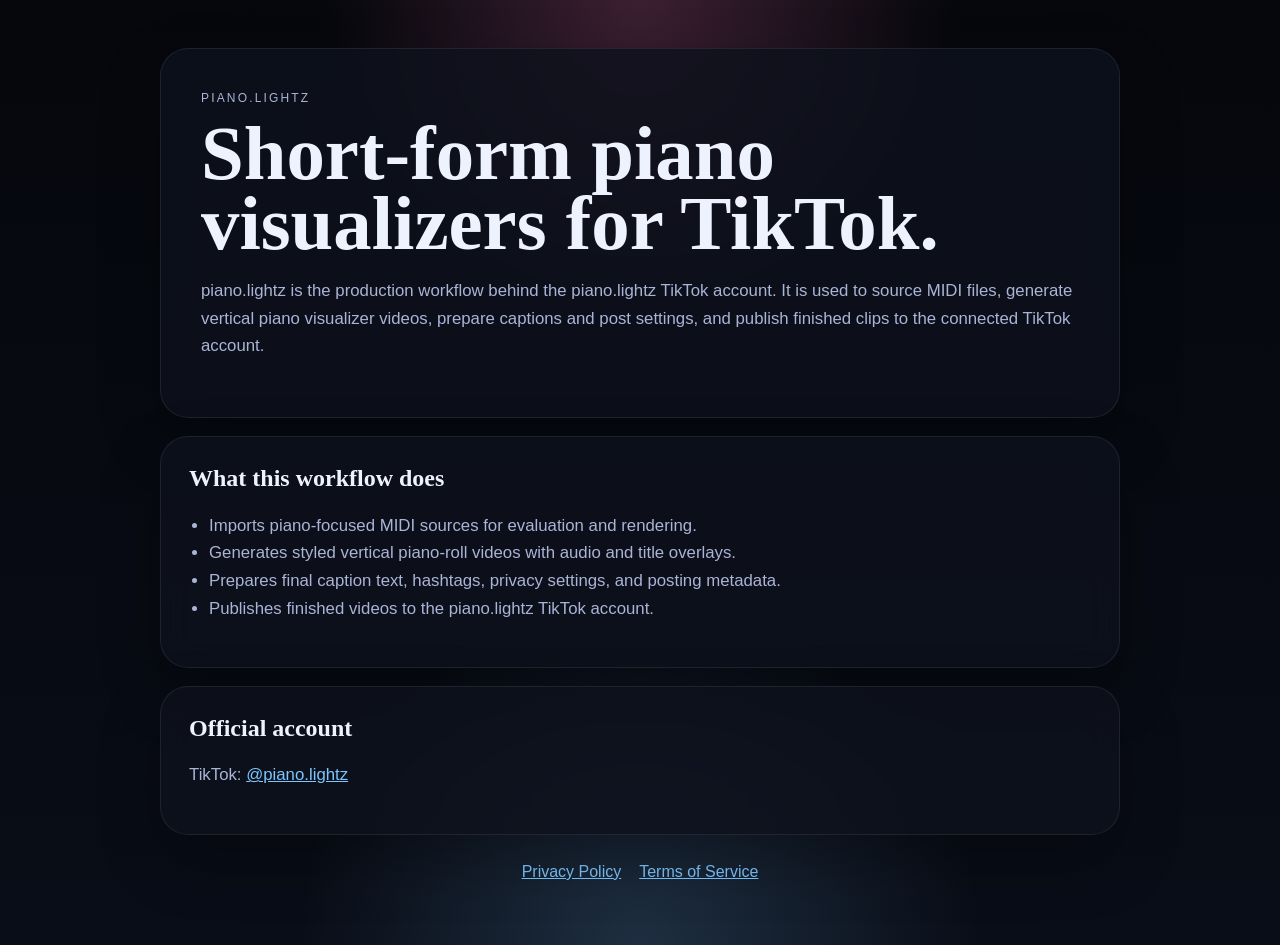
==== index.html @ b3b4c886 "Initial commit" ====
<!doctype html>
<html lang="en">
  <head>
    <meta charset="utf-8" />
    <meta name="viewport" content="width=device-width, initial-scale=1" />
    <title>piano.lightz</title>
    <meta
      name="description"
      content="piano.lightz is the production workflow behind the piano.lightz TikTok account."
    />
    <link rel="stylesheet" href="./styles.css" />
  </head>
  <body>
    <main class="shell">
      <section class="hero">
        <p class="eyebrow">piano.lightz</p>
        <h1>Short-form piano visualizers for TikTok.</h1>
        <p class="lede">
          piano.lightz is the production workflow behind the piano.lightz TikTok account. It is used to source MIDI
          files, generate vertical piano visualizer videos, prepare captions and post settings, and publish finished
          clips to the connected TikTok account.
        </p>
      </section>

      <section class="card">
        <h2>What this workflow does</h2>
        <ul>
          <li>Imports piano-focused MIDI sources for evaluation and rendering.</li>
          <li>Generates styled vertical piano-roll videos with audio and title overlays.</li>
          <li>Prepares final caption text, hashtags, privacy settings, and posting metadata.</li>
          <li>Publishes finished videos to the piano.lightz TikTok account.</li>
        </ul>
      </section>

      <section class="card">
        <h2>Official account</h2>
        <p>
          TikTok:
          <a href="https://www.tiktok.com/@piano.lightz?lang=en" rel="noreferrer" target="_blank">@piano.lightz</a>
        </p>
      </section>

      <footer class="footer">
        <a href="./privacy.html">Privacy Policy</a>
        <a href="./terms.html">Terms of Service</a>
      </footer>
    </main>
  </body>
</html>
---- styles.css ----
:root {
  --bg: #05070c;
  --panel: rgba(14, 18, 29, 0.82);
  --line: rgba(255, 255, 255, 0.08);
  --ink: #eef2ff;
  --muted: #aab4d6;
  --accent: #ff75b5;
  --accent-2: #7dc6ff;
  --sans: "Avenir Next", "Segoe UI", sans-serif;
  --serif: "Iowan Old Style", "Palatino Linotype", serif;
}

* {
  box-sizing: border-box;
}

html {
  background:
    radial-gradient(circle at top, rgba(255, 117, 181, 0.22), transparent 28%),
    radial-gradient(circle at bottom, rgba(125, 198, 255, 0.18), transparent 30%),
    linear-gradient(180deg, #05070c 0%, #090d17 100%);
}

body {
  margin: 0;
  color: var(--ink);
  font-family: var(--sans);
}

a {
  color: var(--accent-2);
}

.shell {
  width: min(960px, calc(100vw - 32px));
  margin: 0 auto;
  padding: 48px 0 64px;
}

.shell.narrow {
  width: min(760px, calc(100vw - 32px));
}

.hero,
.card {
  border: 1px solid var(--line);
  background: var(--panel);
  backdrop-filter: blur(16px);
  border-radius: 28px;
  box-shadow: 0 24px 60px rgba(0, 0, 0, 0.28);
}

.hero {
  padding: 40px;
  margin-bottom: 18px;
}

.card {
  padding: 28px;
  margin-bottom: 18px;
}

.eyebrow {
  margin: 0 0 10px;
  text-transform: uppercase;
  letter-spacing: 0.18em;
  font-size: 12px;
  color: var(--muted);
}

h1,
h2 {
  font-family: var(--serif);
}

h1 {
  margin: 0 0 16px;
  font-size: clamp(2.6rem, 7vw, 4.8rem);
  line-height: 0.92;
}

h2 {
  margin-top: 0;
}

.lede,
p,
li {
  color: var(--muted);
  font-size: 1.05rem;
  line-height: 1.65;
}

ul {
  padding-left: 20px;
}

.prose h2 {
  margin-top: 26px;
  margin-bottom: 10px;
}

.footer {
  display: flex;
  gap: 18px;
  justify-content: center;
  padding: 10px 0 0;
}

@media (max-width: 720px) {
  .shell,
  .shell.narrow {
    width: min(100vw - 20px, 960px);
    padding-top: 24px;
  }

  .hero,
  .card {
    padding: 22px;
    border-radius: 22px;
  }
}
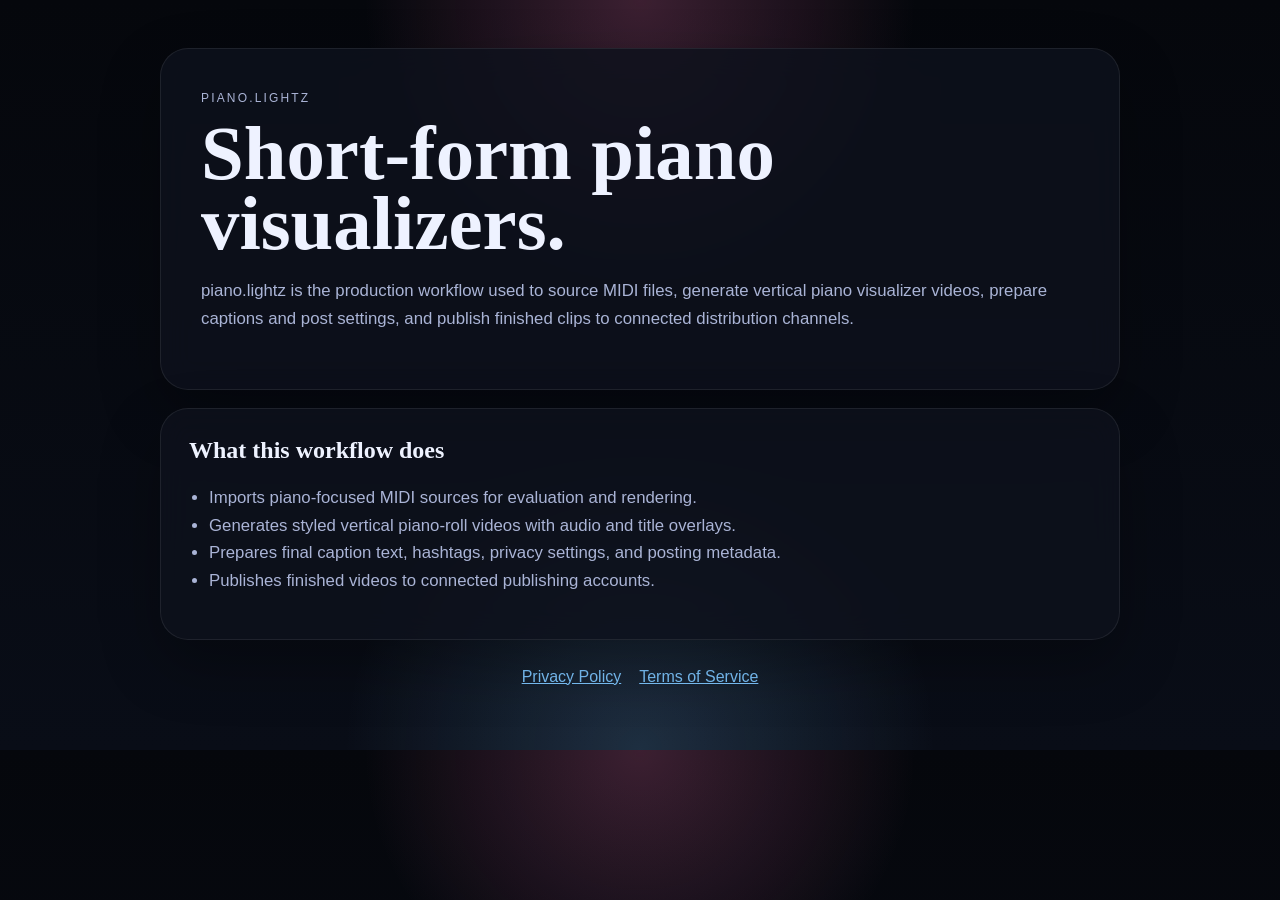
==== commit 55168f89: "updates" ====
--- a/index.html
+++ b/index.html
@@ -6,7 +6,7 @@
     <title>piano.lightz</title>
     <meta
       name="description"
-      content="piano.lightz is the production workflow behind the piano.lightz TikTok account."
+      content="piano.lightz is the production workflow used to create and publish short-form piano visualizer videos."
     />
     <link rel="stylesheet" href="./styles.css" />
   </head>
@@ -14,11 +14,10 @@
     <main class="shell">
       <section class="hero">
         <p class="eyebrow">piano.lightz</p>
-        <h1>Short-form piano visualizers for TikTok.</h1>
+        <h1>Short-form piano visualizers.</h1>
         <p class="lede">
-          piano.lightz is the production workflow behind the piano.lightz TikTok account. It is used to source MIDI
-          files, generate vertical piano visualizer videos, prepare captions and post settings, and publish finished
-          clips to the connected TikTok account.
+          piano.lightz is the production workflow used to source MIDI files, generate vertical piano visualizer videos,
+          prepare captions and post settings, and publish finished clips to connected distribution channels.
         </p>
       </section>
 
@@ -28,16 +27,8 @@
           <li>Imports piano-focused MIDI sources for evaluation and rendering.</li>
           <li>Generates styled vertical piano-roll videos with audio and title overlays.</li>
           <li>Prepares final caption text, hashtags, privacy settings, and posting metadata.</li>
-          <li>Publishes finished videos to the piano.lightz TikTok account.</li>
+          <li>Publishes finished videos to connected publishing accounts.</li>
         </ul>
-      </section>
-
-      <section class="card">
-        <h2>Official account</h2>
-        <p>
-          TikTok:
-          <a href="https://www.tiktok.com/@piano.lightz?lang=en" rel="noreferrer" target="_blank">@piano.lightz</a>
-        </p>
       </section>
 
       <footer class="footer">
